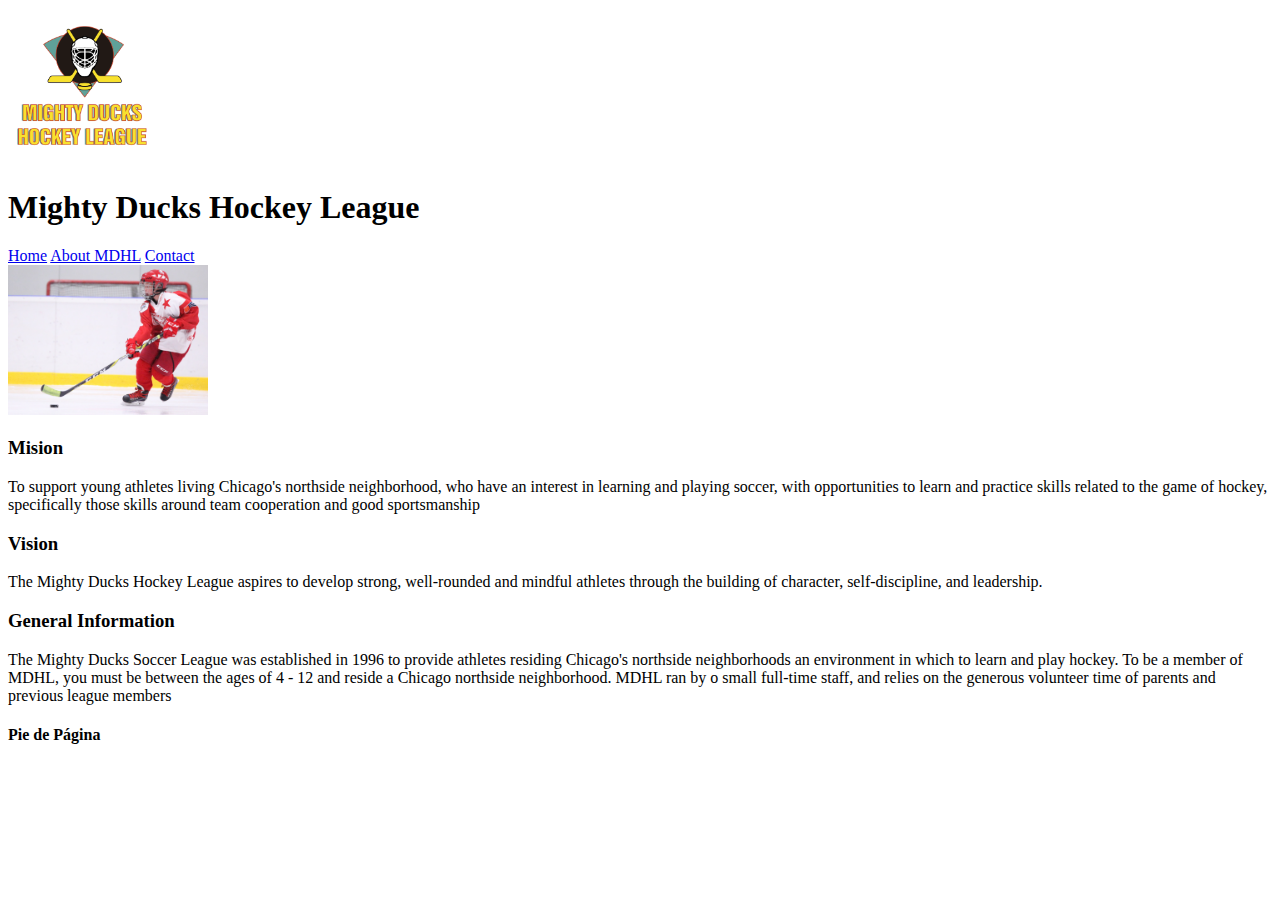
==== about.html @ ce7251df "primer commit en task1" ====
<!DOCTYPE html>
<html lang="en">

<head>
    <meta charset="UTF-8">
    <meta http-equiv="X-UA-Compatible" content="IE=edge">
    <meta name="viewport" content="width=device-width, initial-scale=1.0">
    <title>Task-1</title>
</head>

<body>
    <header>
        <img src="assets/Logo Mighty ducks-01.png" alt="Logo" width="150px">
        <h1>Mighty Ducks Hockey League</h1>
    </header>
    <nav>
        <a href="index.html">Home</a>
        <a href="#">About MDHL</a>
        <a href="contact.html">Contact</a>
    </nav>
    <main>
        <section>
            <article>
                <img src="assets/hockey  2.jpg" alt="img2" width="200px">
                <h3>Mision</h3>
                <p>To support young athletes living Chicago's northside neighborhood, who have an interest in
                    learning and playing soccer, with opportunities to learn and practice skills related to the game of
                    hockey, specifically those skills around team cooperation and good sportsmanship</p>
                <h3>Vision</h3>
                <p>The Mighty Ducks Hockey League aspires to develop strong, well-rounded and mindful athletes
                    through the building of character, self-discipline, and leadership.</p>
                <h3>General Information</h3>
                <p>The Mighty Ducks Soccer League was established in 1996 to provide athletes residing
                    Chicago's northside neighborhoods an environment in which to learn and play hockey. To be a
                    member of MDHL, you must be between the ages of 4 - 12 and reside a Chicago northside
                    neighborhood. MDHL ran by o small full-time staff, and relies on the generous volunteer time of
                    parents and previous league members</p>
            </article>
        </section>
    </main>
    <footer>
        <h4>Pie de Página</h4>
    </footer>
</body>

</html>
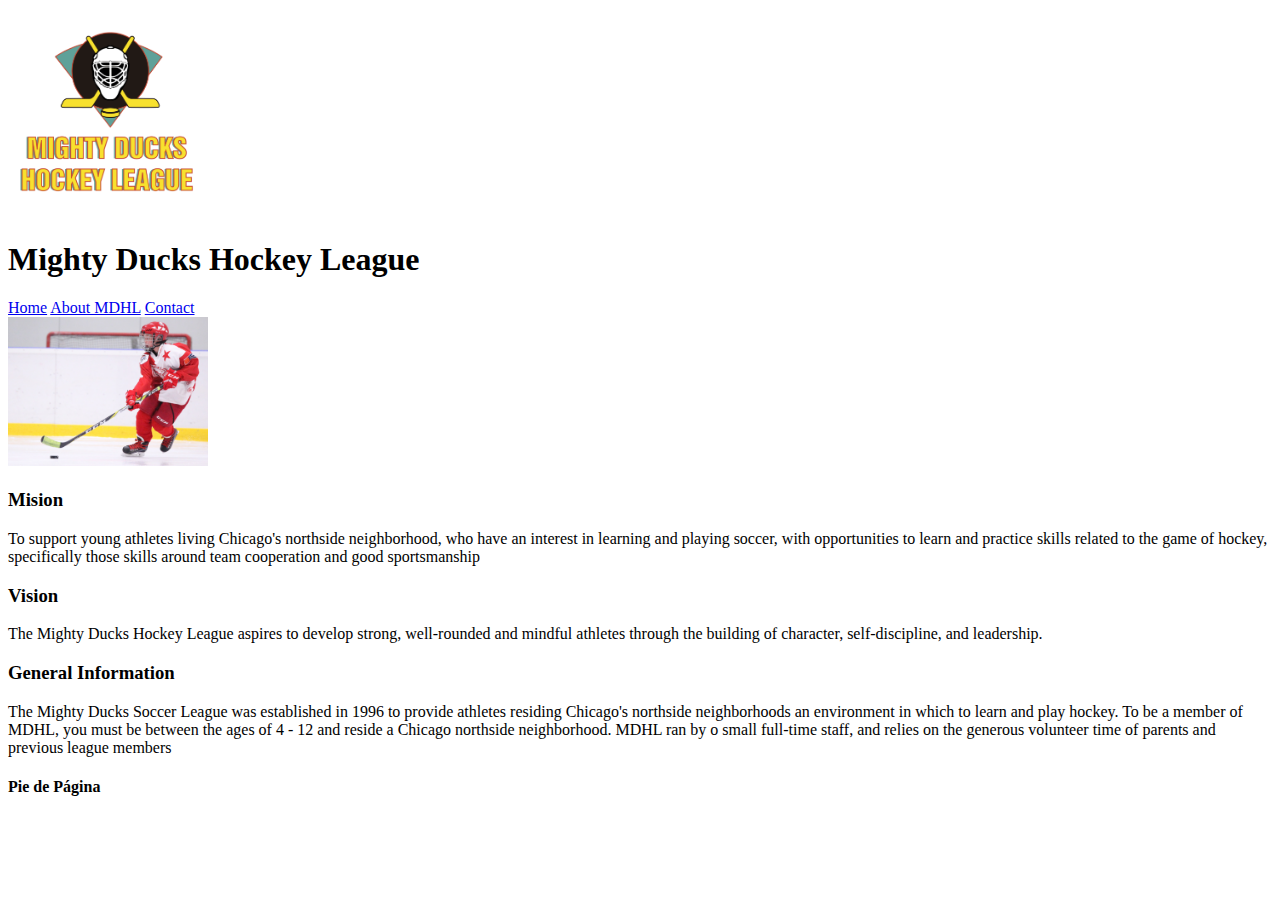
==== commit 8e384cfd: "Se corrigieron errores" ====
--- a/about.html
+++ b/about.html
@@ -6,11 +6,14 @@
     <meta http-equiv="X-UA-Compatible" content="IE=edge">
     <meta name="viewport" content="width=device-width, initial-scale=1.0">
     <title>Task-1</title>
+    <style>
+        img{width: 200px;}
+    </style>
 </head>
 
 <body>
     <header>
-        <img src="assets/Logo Mighty ducks-01.png" alt="Logo" width="150px">
+        <img src="assets/Logo_Mighty_ducks-01.png" alt="Logo">
         <h1>Mighty Ducks Hockey League</h1>
     </header>
     <nav>
@@ -21,7 +24,7 @@
     <main>
         <section>
             <article>
-                <img src="assets/hockey  2.jpg" alt="img2" width="200px">
+                <img src="assets/hockey2.jpg" alt="img2">
                 <h3>Mision</h3>
                 <p>To support young athletes living Chicago's northside neighborhood, who have an interest in
                     learning and playing soccer, with opportunities to learn and practice skills related to the game of
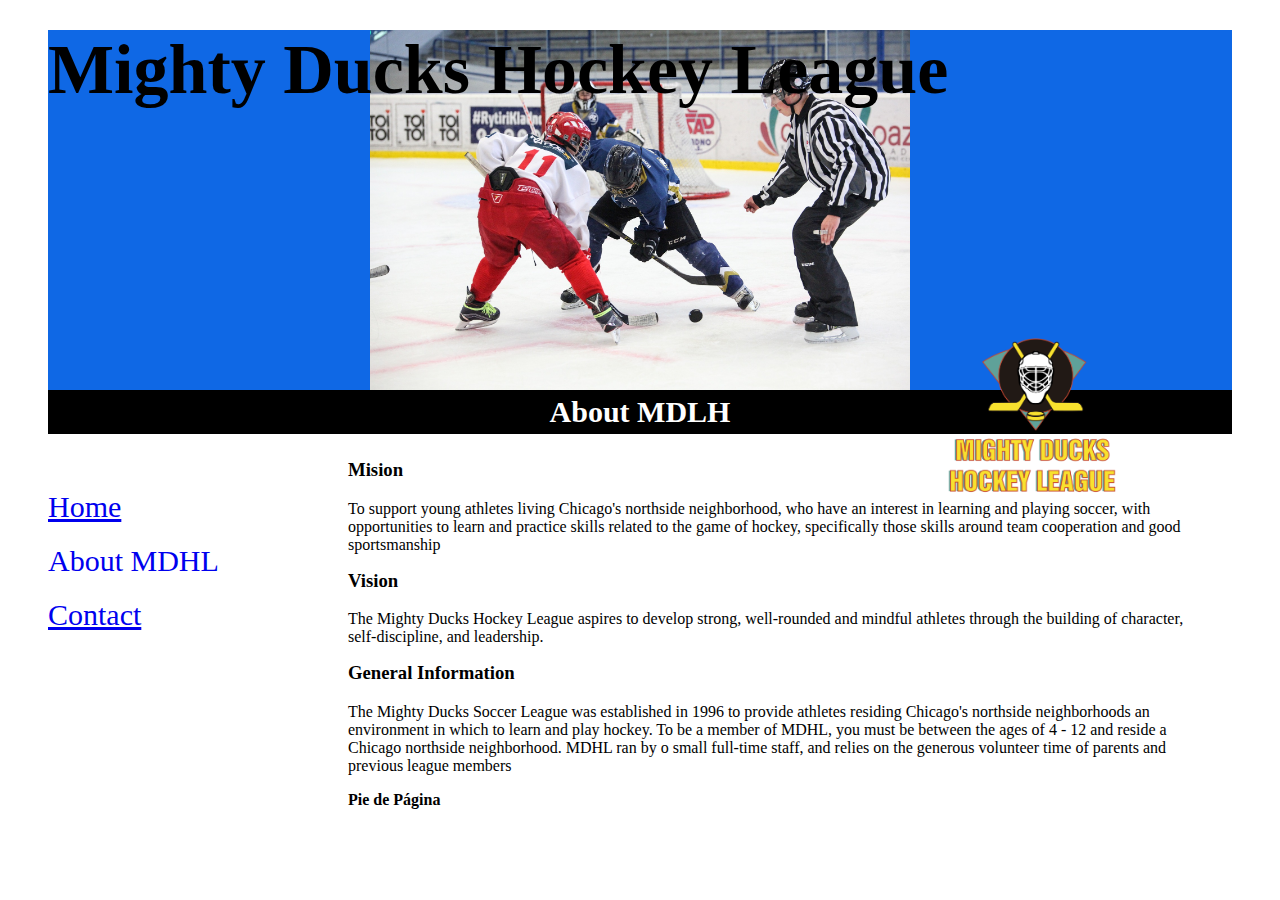
==== commit 05e8d034: "Se agrego 2 estilos css" ====
--- a/about.html
+++ b/about.html
@@ -5,26 +5,29 @@
     <meta charset="UTF-8">
     <meta http-equiv="X-UA-Compatible" content="IE=edge">
     <meta name="viewport" content="width=device-width, initial-scale=1.0">
+    <link rel="stylesheet" href="styles/style1.css">
+    <!-- <link rel="stylesheet" href="styles/style2.css"> -->
+
     <title>Task-1</title>
-    <style>
-        img{width: 200px;}
-    </style>
+
 </head>
 
 <body>
     <header>
-        <img src="assets/Logo_Mighty_ducks-01.png" alt="Logo">
         <h1>Mighty Ducks Hockey League</h1>
+        <img class="fondo2" src="assets/design1_image2.jpg" alt="fondo2">
     </header>
     <nav>
         <a href="index.html">Home</a>
-        <a href="#">About MDHL</a>
+        <a class="active" href="#">About MDHL</a>
         <a href="contact.html">Contact</a>
     </nav>
     <main>
         <section>
+            <img class="logo" src="assets/Logo_Mighty_ducks-01.png" alt="Logo">
+            <h2>About MDLH</h2>
             <article>
-                <img src="assets/hockey2.jpg" alt="img2">
+                <!-- <img src="assets/hockey2.jpg" alt="img2"> -->
                 <h3>Mision</h3>
                 <p>To support young athletes living Chicago's northside neighborhood, who have an interest in
                     learning and playing soccer, with opportunities to learn and practice skills related to the game of
--- a/styles/style1.css
+++ b/styles/style1.css
@@ -0,0 +1,57 @@
+* {
+    margin-top: 0;
+}
+body {
+    font-family: cursive;
+    padding: 30px 40px;
+}
+
+article, .div-article {
+    margin-left: 300px;
+}
+header {
+    background-image: url(../assets/design1_image1.jpg);
+    background-size: contain;
+    background-repeat: no-repeat;
+    background-position: center;
+    background-color: rgba(11, 102, 229, 0.985);
+    font-size: 35px;
+    height: 40vh;
+    margin-top: 0px;
+}
+
+h2 {
+    background-color: black;
+    color: white;
+    text-align: center;
+    font-size: 30px;
+    padding: 5px 0;
+}
+nav {
+    width: 20vw;
+    font-size: 30px;
+    position: absolute;
+    padding-top: 80px;
+}
+.logo{
+    height: 200px;
+    position: absolute;
+    right: 150px;
+    top:35%
+}
+nav>a {
+    display: block;
+    margin-top: 20px;
+}
+.active{
+    text-decoration: none;
+}
+.fondo2{
+    display: none;
+}
+p{
+    padding-right: 20px;
+}
+footer{
+    margin-left: 300px;
+}--- a/styles/style2.css
+++ b/styles/style2.css
@@ -0,0 +1,78 @@
+* {
+    margin-top: 0;
+}
+body {
+    font-family: cursive;
+    padding: 0px 20px;
+}
+header{
+    text-align: center;
+    font-size: 1.3em;
+}
+h2 {
+    background-color: whitesmoke;
+    text-align: center;
+    font-size: 2rem;
+    padding: 5px 0;
+    border: 2px solid black;
+}
+h1{
+    margin-bottom: 0;
+}
+
+.fondo2{
+    width: 65%;
+    object-fit: cover;
+    /* margin-left: 10%;     */
+}
+section{
+    position: relative;
+}
+.logo{
+    width: 250px;
+    position: absolute;
+    top:50px
+}
+
+nav{
+    position: absolute;
+    top: 60px;
+    right: 80px;
+}
+nav a{
+    font-size: 1.2rem;
+    text-decoration: none;
+    border:solid black;
+    color: white;
+    background-color: rgb(0, 136, 255);
+    text-align: center;
+    padding: 3px 0;
+    
+    display: inline-block;
+    margin: 0 5px;
+    width: 140px;
+} 
+.active{
+    font-size: 1.2rem;
+    text-decoration: none;
+    border:solid black;
+    color: white;
+    background-color: rgb(29, 184, 5);
+    text-align: center;
+    padding: 3px 0;
+    
+    display: inline-block;
+    margin: 0 5px;
+    width: 140px;
+}
+article, .div-article{
+    margin-left: 300px;
+}
+p{
+    padding-right: 20px;
+}
+footer{
+    margin-left: 300px;
+}
+
+
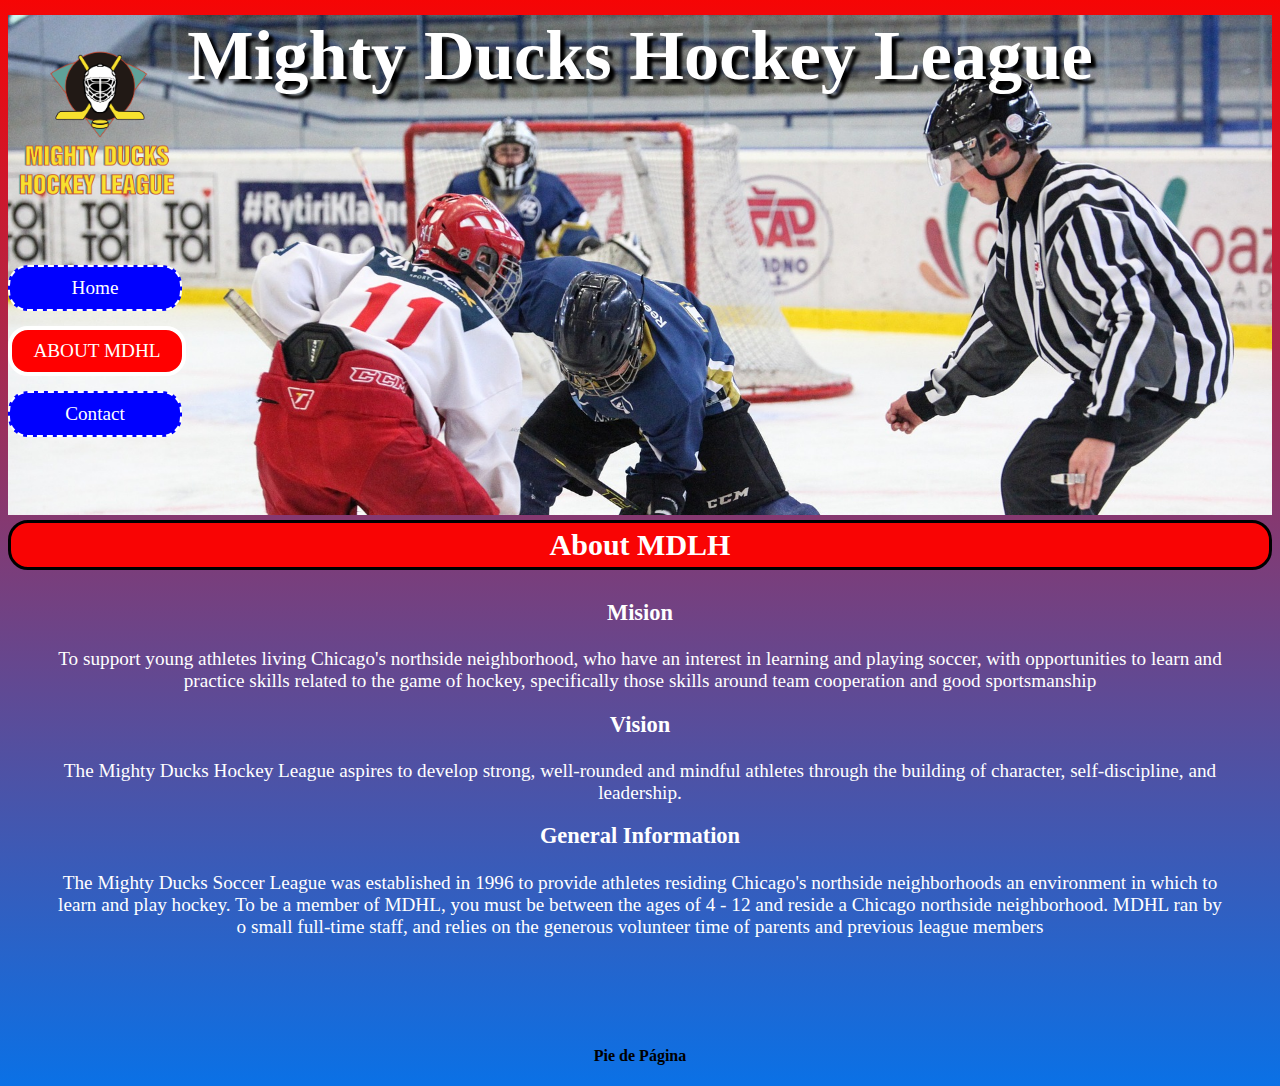
==== commit 7774d1f1: "Se agregaron los 3 estilos de CSS" ====
--- a/about.html
+++ b/about.html
@@ -5,8 +5,9 @@
     <meta charset="UTF-8">
     <meta http-equiv="X-UA-Compatible" content="IE=edge">
     <meta name="viewport" content="width=device-width, initial-scale=1.0">
-    <link rel="stylesheet" href="styles/style1.css">
+    <!-- <link rel="stylesheet" href="styles/style1.css"> -->
     <!-- <link rel="stylesheet" href="styles/style2.css"> -->
+    <link rel="stylesheet" href="styles/style3.css">
 
     <title>Task-1</title>
 
--- a/styles/style3.css
+++ b/styles/style3.css
@@ -0,0 +1,99 @@
+* {
+    margin-top: 0;
+}
+body {
+    background: #f60505;
+    background: linear-gradient(to top, #0a71e6, #f60505);
+    background-repeat: no-repeat;
+    font-family: Georgia, 'Times New Roman', Times, serif;
+}
+.fondo2{display: none;}
+header{
+    background-image: url(../assets/design1_image1.jpg);
+    background-size: contain;
+    background-repeat: no-repeat;
+    background-position-x: center;
+    background-attachment: fixed;
+    height: 500px;
+
+    margin-top: 15px;
+    margin-bottom: 5px;
+    text-align: center;
+    font-size: 2.2em;
+    
+}
+h1{
+    color: white;
+    text-shadow: 5px 5px 3px black 
+}
+
+.logo{
+    width: 180px;
+    position: absolute;
+    top:30px;
+    transition: all 0.5s;
+}
+.logo:hover{
+    transform: scale(1.2);
+}
+nav{
+    position: absolute;
+    top: 250px;
+}
+nav a{
+    display: block;
+    width: 150px;
+    border: 2px dashed white;
+    border-radius: 20px;
+    background-color: blue;
+    color: white;
+    padding: 10px;
+    text-align: center;
+    text-decoration: none;
+    font-size: 1.2em;
+    margin-top: 15px;
+}
+
+nav a:hover{
+    box-shadow: rgb(0, 240, 248) 6px 6px 5px;
+}
+
+.active{
+    display: block;
+    width: 150px;
+    border: 4px solid white;
+    border-radius: 20px;
+    background-color: red;
+    color: white;
+    padding: 10px;
+    text-align: center;
+    text-decoration: none;
+    font-size: 1.2em;
+    margin-top: 15px;
+    text-transform: uppercase;
+}
+h2 {
+    background-color: #f90404;
+    color: white;
+    text-align: center;
+    font-size: 30px;
+    padding: 5px 0;
+    border-radius: 20px;
+    border: 3px solid black;
+}
+
+article, .div-article{
+    padding: 5px 50px 50px 50px;
+    text-align: center;
+    color: white;
+    font-size: 1.2em;
+    opacity: 1;
+}
+footer{
+    text-align: center;
+    padding-top: 40px;
+}
+
+a{
+    color: orange;
+}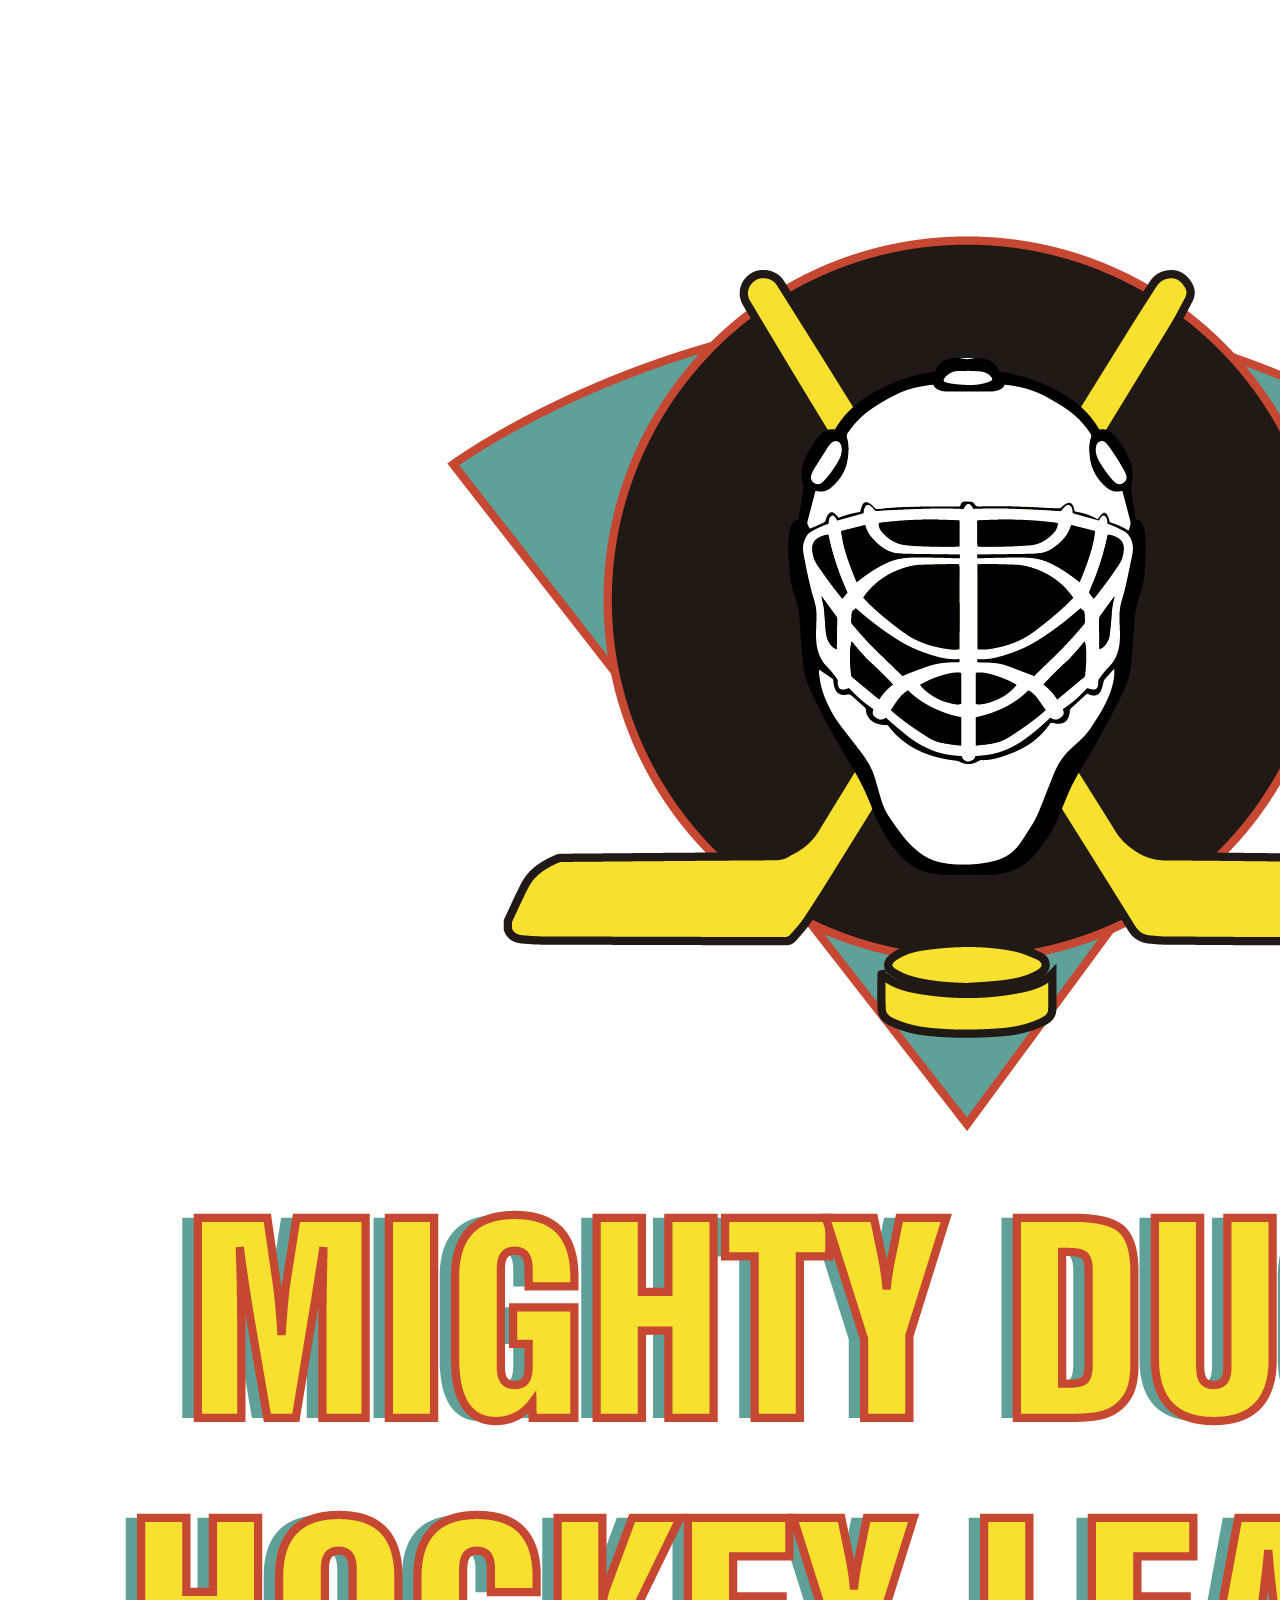
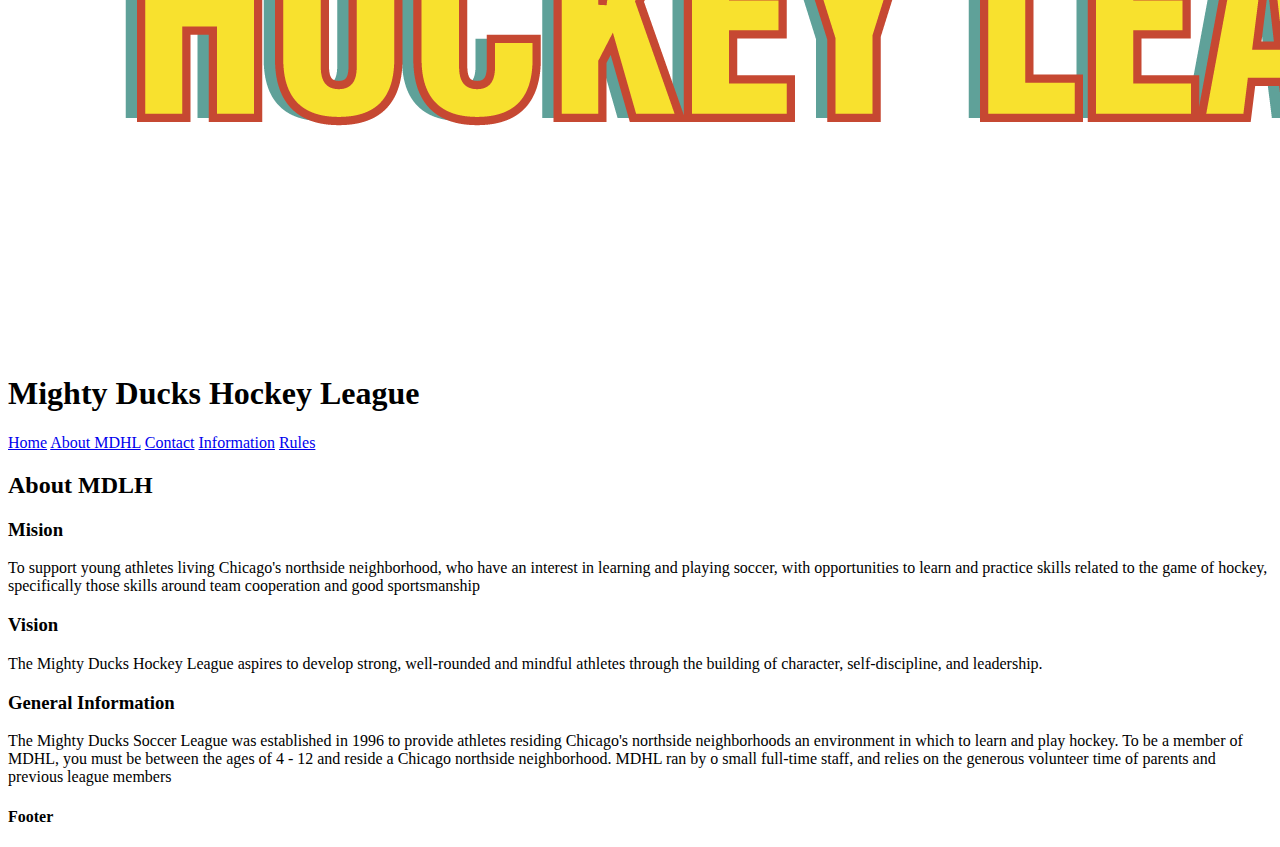
==== commit 5503df22: "Se agrego 2 nuevos HTML" ====
--- a/about.html
+++ b/about.html
@@ -5,30 +5,29 @@
     <meta charset="UTF-8">
     <meta http-equiv="X-UA-Compatible" content="IE=edge">
     <meta name="viewport" content="width=device-width, initial-scale=1.0">
-    <!-- <link rel="stylesheet" href="styles/style1.css"> -->
-    <!-- <link rel="stylesheet" href="styles/style2.css"> -->
-    <link rel="stylesheet" href="styles/style3.css">
 
+    <link rel="stylesheet" href="styles/style.css">
     <title>Task-1</title>
 
 </head>
 
 <body>
     <header>
+        <img class="logo" src="assets/Logo_Mighty_ducks-01.png" alt="Logo">
         <h1>Mighty Ducks Hockey League</h1>
-        <img class="fondo2" src="assets/design1_image2.jpg" alt="fondo2">
+        <!-- <img class="fondo2" src="assets/design1_image2.jpg" alt="fondo2"> -->
     </header>
     <nav>
         <a href="index.html">Home</a>
         <a class="active" href="#">About MDHL</a>
         <a href="contact.html">Contact</a>
+        <a href="information.html">Information</a>
+        <a href="rules.html">Rules</a>
     </nav>
     <main>
         <section>
-            <img class="logo" src="assets/Logo_Mighty_ducks-01.png" alt="Logo">
             <h2>About MDLH</h2>
             <article>
-                <!-- <img src="assets/hockey2.jpg" alt="img2"> -->
                 <h3>Mision</h3>
                 <p>To support young athletes living Chicago's northside neighborhood, who have an interest in
                     learning and playing soccer, with opportunities to learn and practice skills related to the game of
@@ -46,7 +45,7 @@
         </section>
     </main>
     <footer>
-        <h4>Pie de Página</h4>
+        <h4>Footer</h4>
     </footer>
 </body>
 
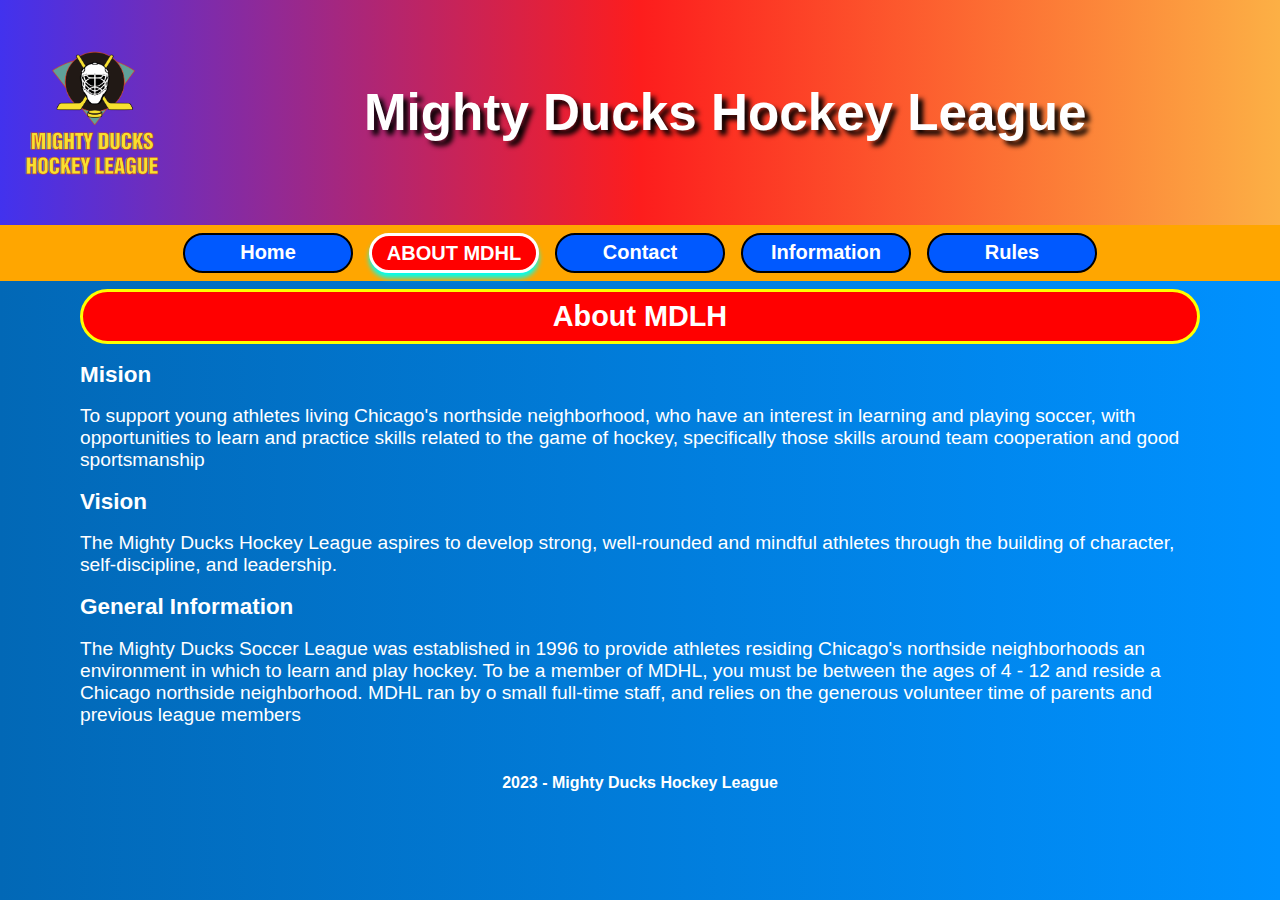
==== commit 437c10c6: "Se implemento Flex-box en CSS" ====
--- a/about.html
+++ b/about.html
@@ -5,9 +5,10 @@
     <meta charset="UTF-8">
     <meta http-equiv="X-UA-Compatible" content="IE=edge">
     <meta name="viewport" content="width=device-width, initial-scale=1.0">
+    <link rel="shortcut icon" href="assets/icono.ico" type="image/x-icon">
 
     <link rel="stylesheet" href="styles/style.css">
-    <title>Task-1</title>
+    <title>Mighty Ducks</title>
 
 </head>
 
@@ -15,7 +16,6 @@
     <header>
         <img class="logo" src="assets/Logo_Mighty_ducks-01.png" alt="Logo">
         <h1>Mighty Ducks Hockey League</h1>
-        <!-- <img class="fondo2" src="assets/design1_image2.jpg" alt="fondo2"> -->
     </header>
     <nav>
         <a href="index.html">Home</a>
@@ -45,7 +45,7 @@
         </section>
     </main>
     <footer>
-        <h4>Footer</h4>
+        <h4>2023 - Mighty Ducks Hockey League</h4>
     </footer>
 </body>
 
--- a/styles/style.css
+++ b/styles/style.css
@@ -0,0 +1,129 @@
+* {
+    margin: 0;
+    box-sizing: border-box;
+    font-family: 'Kanit', sans-serif;
+    color: white;
+}
+
+body {
+    background-color: rgb(0, 145, 255);
+    background: linear-gradient(to left, rgb(0, 145, 255), rgb(2, 104, 182));
+    overflow-x:hidden
+}
+
+header {
+    width: 100vw;
+    height: 25vh;
+    background-color: red;
+    background: linear-gradient(to right, #4232ee, #fd1d1d, #fcb045);
+    padding: 1rem;
+    display: flex;
+    gap: 1rem;
+    justify-content: center;
+    align-items: center;
+}
+
+h1 {
+    font-size: 3.2rem;
+    flex-grow: 2;
+    text-align: center;
+    text-shadow: 5px 5px 5px black;
+}
+
+.logo {
+    height: 160px;
+}
+
+nav {
+    position: sticky;
+    top: 0;
+    width: 100vw;
+    display: flex;
+    flex-wrap: wrap;
+    justify-content: center;
+    gap: 1rem;
+    padding: 0.5rem;
+    background-color: rgb(255, 166, 0);
+}
+
+nav a {
+    width: 170px;
+    height: 40px;
+    border: 2px solid black;
+    border-radius: 1.5rem;
+    text-align: center;
+    text-decoration: none;
+    font-size: 1.25rem;
+    padding: .4rem;
+    font-weight: bold;
+    background-color: rgb(0, 89, 255);
+    transition: 0.5s;
+}
+
+.active {
+    background-color: red;
+    text-transform: uppercase;
+    border: 3px solid white;
+    box-shadow: 0px 5px 5px rgb(0, 255, 238);
+}
+
+nav a:hover {
+    transform: scale(1.2) rotate(10deg);
+    color: black;
+    border: 2px solid white;
+}
+
+section {
+    padding: 0.5rem 5rem 2rem 5rem;
+    width: 100vw;
+    font-size: 1.2rem;
+}
+
+h2 {
+    text-align: center;
+    padding: .5rem;
+    background-color: red;
+    border: 3px solid yellow;
+    border-radius: 2rem;
+}
+
+p, h3, li {
+    margin-top: 1.1rem;
+}
+
+table {
+    padding-top: 1.1rem;
+    margin: auto;
+    text-align: center;
+}
+td, th {
+    padding: .2rem 1rem;
+}
+
+li li {
+    list-style: lower-latin;
+}
+
+ul li {
+    list-style: circle;
+}
+
+footer{
+    padding: 1rem;
+    text-align: center;
+    display: flex;
+    flex-wrap: wrap;
+    justify-content: space-evenly;
+    gap: 1rem;
+}
+footer img{
+    height: 200px;
+    box-shadow: 5px 5px 5px red;
+    transition: all .5s;
+}
+footer img:hover {
+    transform: scale(1.2);
+}
+footer h4{
+    width: 100vw;
+}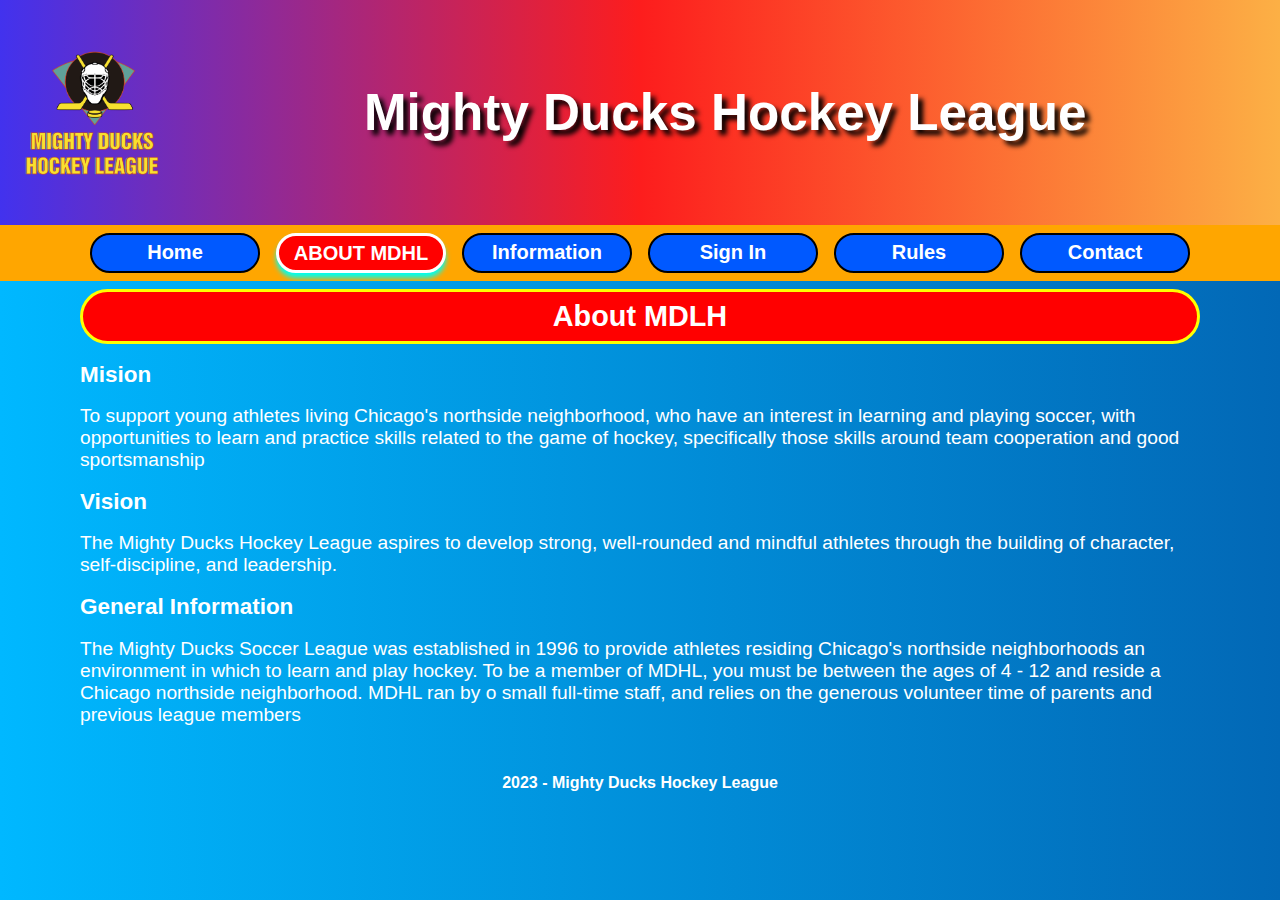
==== commit 106bcd68: "Se agrego mapas y Formulario de registro" ====
--- a/about.html
+++ b/about.html
@@ -20,9 +20,10 @@
     <nav>
         <a href="index.html">Home</a>
         <a class="active" href="#">About MDHL</a>
+        <a href="information.html">Information</a>
+        <a href="sign_in.html">Sign In</a>
+        <a href="rules.html">Rules</a>
         <a href="contact.html">Contact</a>
-        <a href="information.html">Information</a>
-        <a href="rules.html">Rules</a>
     </nav>
     <main>
         <section>
--- a/styles/style.css
+++ b/styles/style.css
@@ -3,11 +3,12 @@
     box-sizing: border-box;
     font-family: 'Kanit', sans-serif;
     color: white;
+    /* scroll-behavior: smooth; */
 }
 
 body {
     background-color: rgb(0, 145, 255);
-    background: linear-gradient(to left, rgb(0, 145, 255), rgb(2, 104, 182));
+    background: linear-gradient(to right, rgb(0, 184, 255), rgb(2, 104, 182));
     overflow-x:hidden
 }
 
@@ -95,6 +96,7 @@
     padding-top: 1.1rem;
     margin: auto;
     text-align: center;
+    margin-bottom: 1rem;
 }
 td, th {
     padding: .2rem 1rem;
@@ -126,4 +128,72 @@
 }
 footer h4{
     width: 100vw;
-}+}
+
+#maps{
+    display: flex;
+    flex-wrap: wrap;
+    gap: 2rem;
+    justify-content: space-evenly;
+    align-items: center;
+    text-align: center;
+}
+iframe{
+    border-radius: 0 3rem ;
+    border: 5px inset red;
+    margin-top: 0.5rem;
+    box-shadow: 10px 10px 10px black;
+    transition: 0.4s;
+}
+iframe:hover{
+    transform: scale(1.3);
+    border: 5px inset blue;
+}
+
+form{
+    background: #b0bad4; 
+    background: linear-gradient(to right, #D7DDE8, #757F9A);
+
+    display: flex;
+    flex-wrap: wrap;
+    justify-content: center;
+    
+    width: 90%;
+    margin: 1rem auto;
+    padding: 3rem;
+    border-radius: 5rem;
+    border: 10px outset grey;
+}
+fieldset{
+    width: 90%;
+    border: transparent;
+}
+label, input, legend, form p, form h3{
+    color: black;
+}
+legend{
+    font-weight: bold;
+}
+fieldset{
+    display: flex;
+    flex-wrap: wrap;
+    gap: 0.7rem;
+    margin-top: 0.4rem;
+}
+label{
+    width: 40%;
+    flex-grow: 1;
+}
+
+.label_inline{
+    display: inline;
+}
+button{
+    background-color: rgb(3, 150, 3);
+    font-size: 1.5rem;
+    font-weight: bold;
+    border-radius: 1rem;
+    padding: .5rem 2rem;
+    border: 5px ridge green;
+}
+
